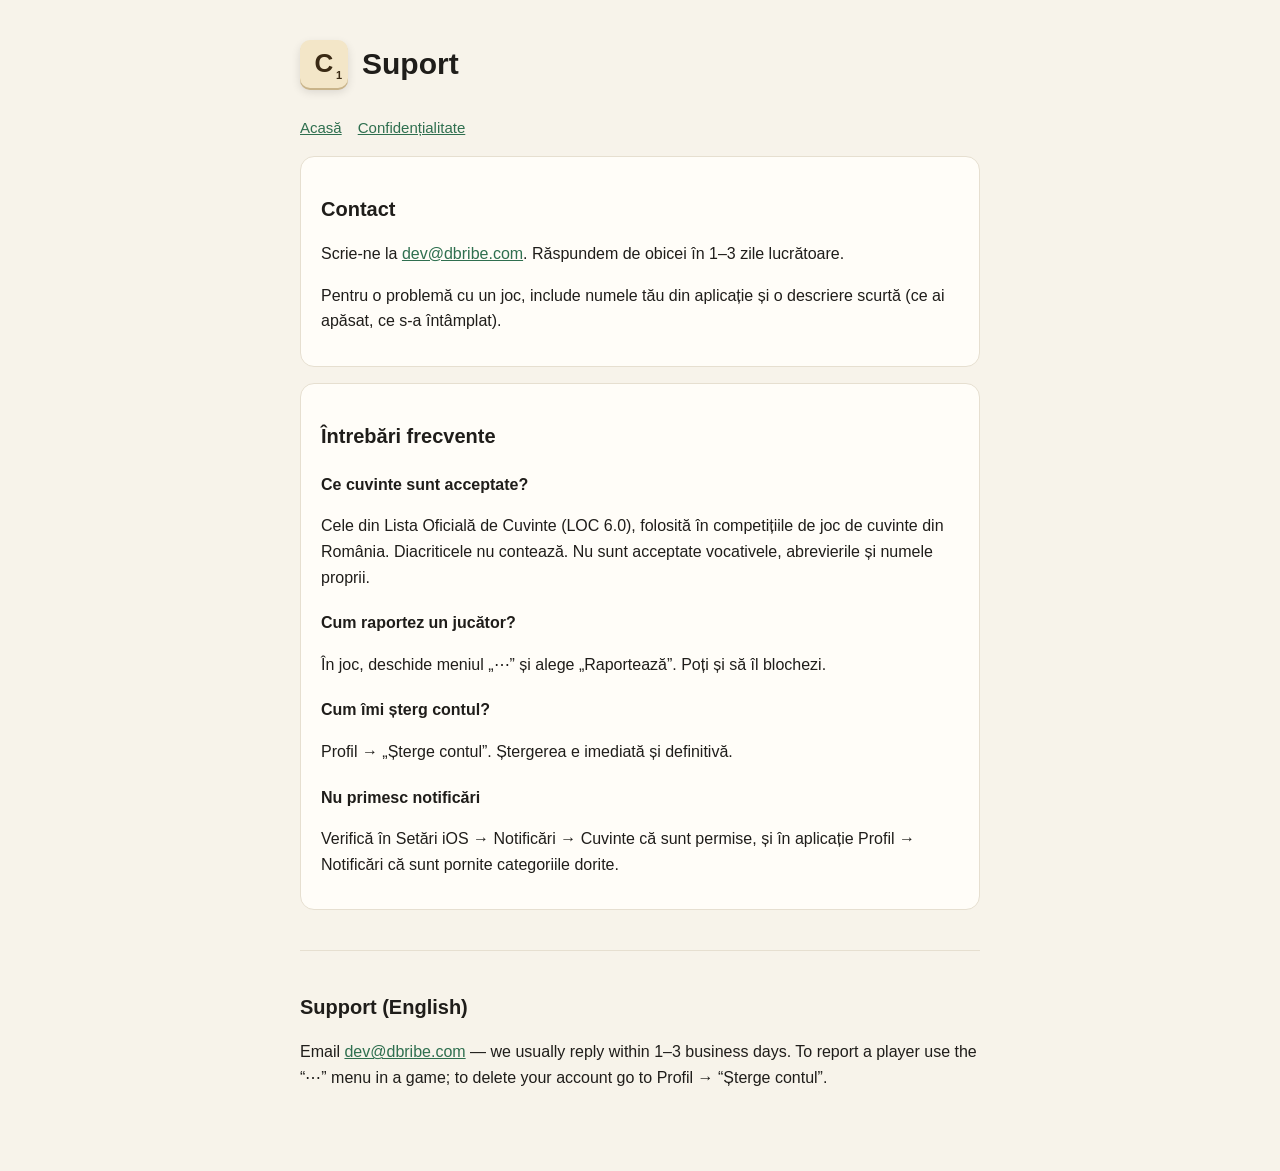
==== support.html @ b5d1920b "Cuvinte privacy and support pages Co-Authored-By: Claude Opus 5.5 (1M context) <noreply@anthropic.co" ====
<!doctype html><html lang="ro"><head><meta charset="utf-8"><meta name="viewport" content="width=device-width,initial-scale=1"><title>Cuvinte — Suport</title><link rel="stylesheet" href="style.css"></head><body><main>
<header><div class="tile">C<small>1</small></div><h1>Suport</h1></header>
<nav><a href="index.html">Acasă</a><a href="privacy.html">Confidențialitate</a></nav>
<div class="card">
<h2>Contact</h2>
<p>Scrie-ne la <a href="mailto:dev@dbribe.com">dev@dbribe.com</a>. Răspundem de obicei în 1–3 zile lucrătoare.</p>
<p>Pentru o problemă cu un joc, include numele tău din aplicație și o descriere scurtă (ce ai apăsat, ce s-a întâmplat).</p>
</div>
<div class="card">
<h2>Întrebări frecvente</h2>
<h3>Ce cuvinte sunt acceptate?</h3><p>Cele din Lista Oficială de Cuvinte (LOC 6.0), folosită în competițiile de joc de cuvinte din România. Diacriticele nu contează. Nu sunt acceptate vocativele, abrevierile și numele proprii.</p>
<h3>Cum raportez un jucător?</h3><p>În joc, deschide meniul „⋯” și alege „Raportează”. Poți și să îl blochezi.</p>
<h3>Cum îmi șterg contul?</h3><p>Profil → „Șterge contul”. Ștergerea e imediată și definitivă.</p>
<h3>Nu primesc notificări</h3><p>Verifică în Setări iOS → Notificări → Cuvinte că sunt permise, și în aplicație Profil → Notificări că sunt pornite categoriile dorite.</p>
</div>
<hr>
<h2>Support (English)</h2>
<p>Email <a href="mailto:dev@dbribe.com">dev@dbribe.com</a> — we usually reply within 1–3 business days. To report a player use the “⋯” menu in a game; to delete your account go to Profil → “Șterge contul”.</p>
</main></body></html>
---- style.css ----
:root{--bg:#f7f3ea;--card:#fffdf8;--text:#1f1d1a;--muted:#6b665d;--accent:#2f6f4f;--line:#e6dfd0}
@media (prefers-color-scheme:dark){:root{--bg:#14130f;--card:#1d1b17;--text:#efe9dc;--muted:#a9a196;--accent:#7cc39b;--line:#2c2924}}
*{box-sizing:border-box}body{margin:0;background:var(--bg);color:var(--text);font:16px/1.6 -apple-system,BlinkMacSystemFont,"Segoe UI",Roboto,sans-serif}
main{max-width:720px;margin:0 auto;padding:40px 20px 64px}
header{display:flex;align-items:center;gap:14px;margin-bottom:28px}
.tile{width:48px;height:48px;border-radius:10px;background:#f3e6c8;color:#3a2a14;display:grid;place-items:center;font-weight:800;font-size:26px;box-shadow:0 2px 0 #c9b48a,0 4px 10px rgba(0,0,0,.12);position:relative}
.tile small{position:absolute;right:6px;bottom:3px;font-size:11px;font-weight:700}
h1{font-size:30px;margin:0}h2{font-size:20px;margin:32px 0 8px}h3{font-size:16px;margin:20px 0 4px}
.card{background:var(--card);border:1px solid var(--line);border-radius:14px;padding:4px 20px 16px;margin:16px 0}
p,li{color:var(--text)}.muted{color:var(--muted);font-size:14px}a{color:var(--accent)}
nav{display:flex;gap:16px;margin-bottom:8px;font-size:15px}hr{border:0;border-top:1px solid var(--line);margin:40px 0}
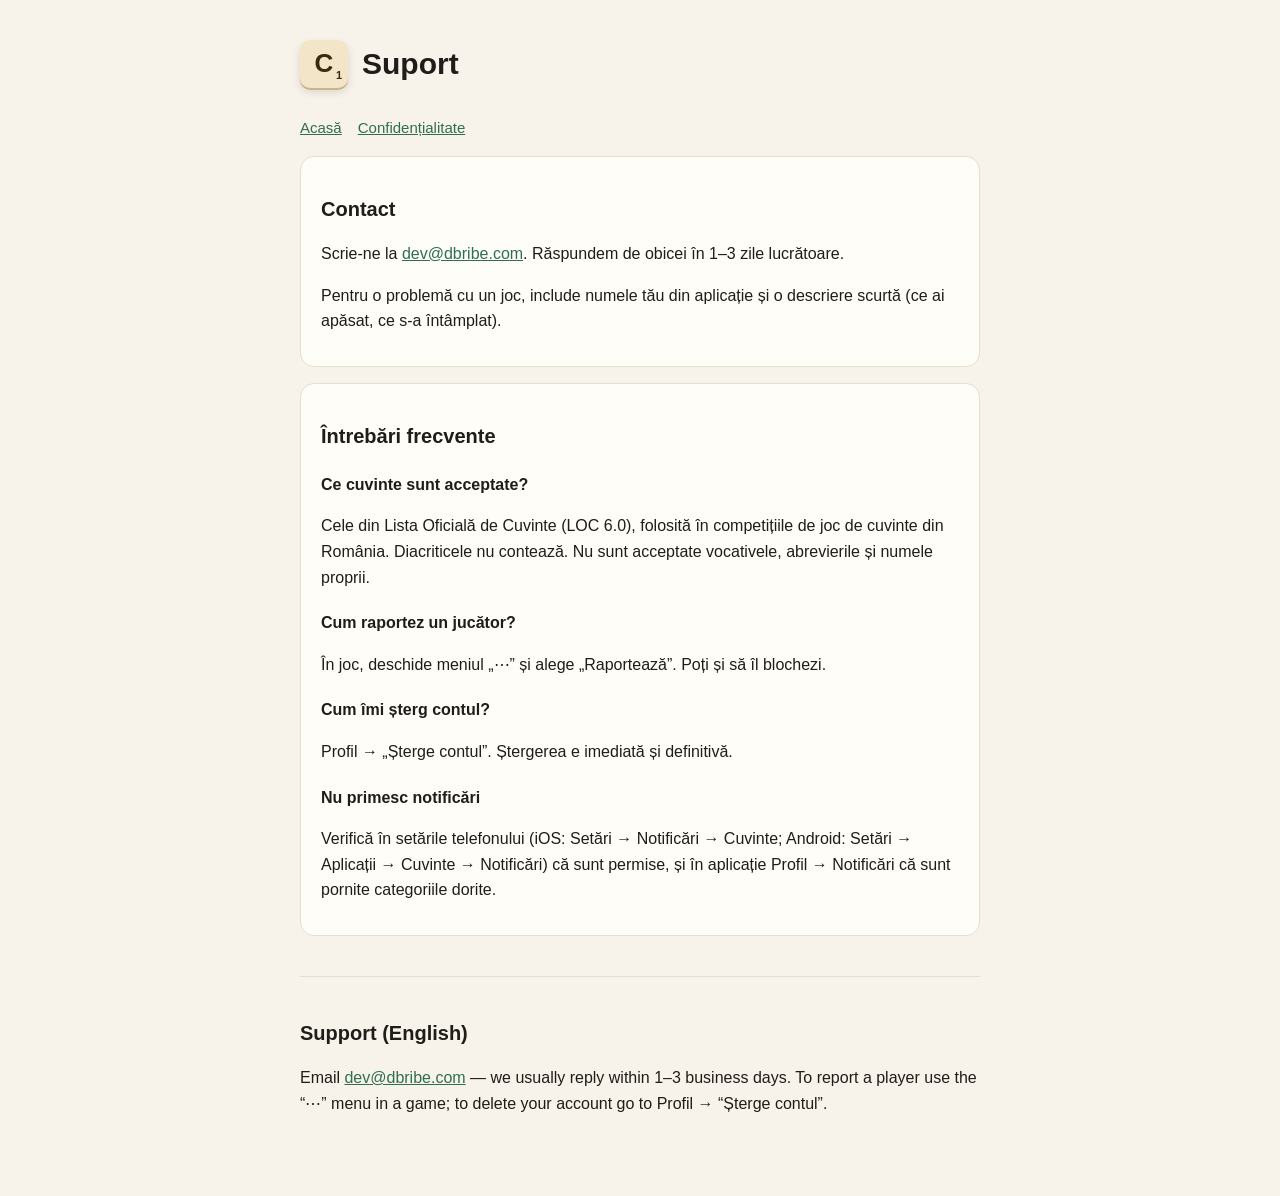
==== commit 8f0634ff: "Privacy/support: Android (Keystore, FCM), account deletion section Co-Authored-By: Claude Opus 5.5 (" ====
--- a/support.html
+++ b/support.html
@@ -11,7 +11,7 @@
 <h3>Ce cuvinte sunt acceptate?</h3><p>Cele din Lista Oficială de Cuvinte (LOC 6.0), folosită în competițiile de joc de cuvinte din România. Diacriticele nu contează. Nu sunt acceptate vocativele, abrevierile și numele proprii.</p>
 <h3>Cum raportez un jucător?</h3><p>În joc, deschide meniul „⋯” și alege „Raportează”. Poți și să îl blochezi.</p>
 <h3>Cum îmi șterg contul?</h3><p>Profil → „Șterge contul”. Ștergerea e imediată și definitivă.</p>
-<h3>Nu primesc notificări</h3><p>Verifică în Setări iOS → Notificări → Cuvinte că sunt permise, și în aplicație Profil → Notificări că sunt pornite categoriile dorite.</p>
+<h3>Nu primesc notificări</h3><p>Verifică în setările telefonului (iOS: Setări → Notificări → Cuvinte; Android: Setări → Aplicații → Cuvinte → Notificări) că sunt permise, și în aplicație Profil → Notificări că sunt pornite categoriile dorite.</p>
 </div>
 <hr>
 <h2>Support (English)</h2>
